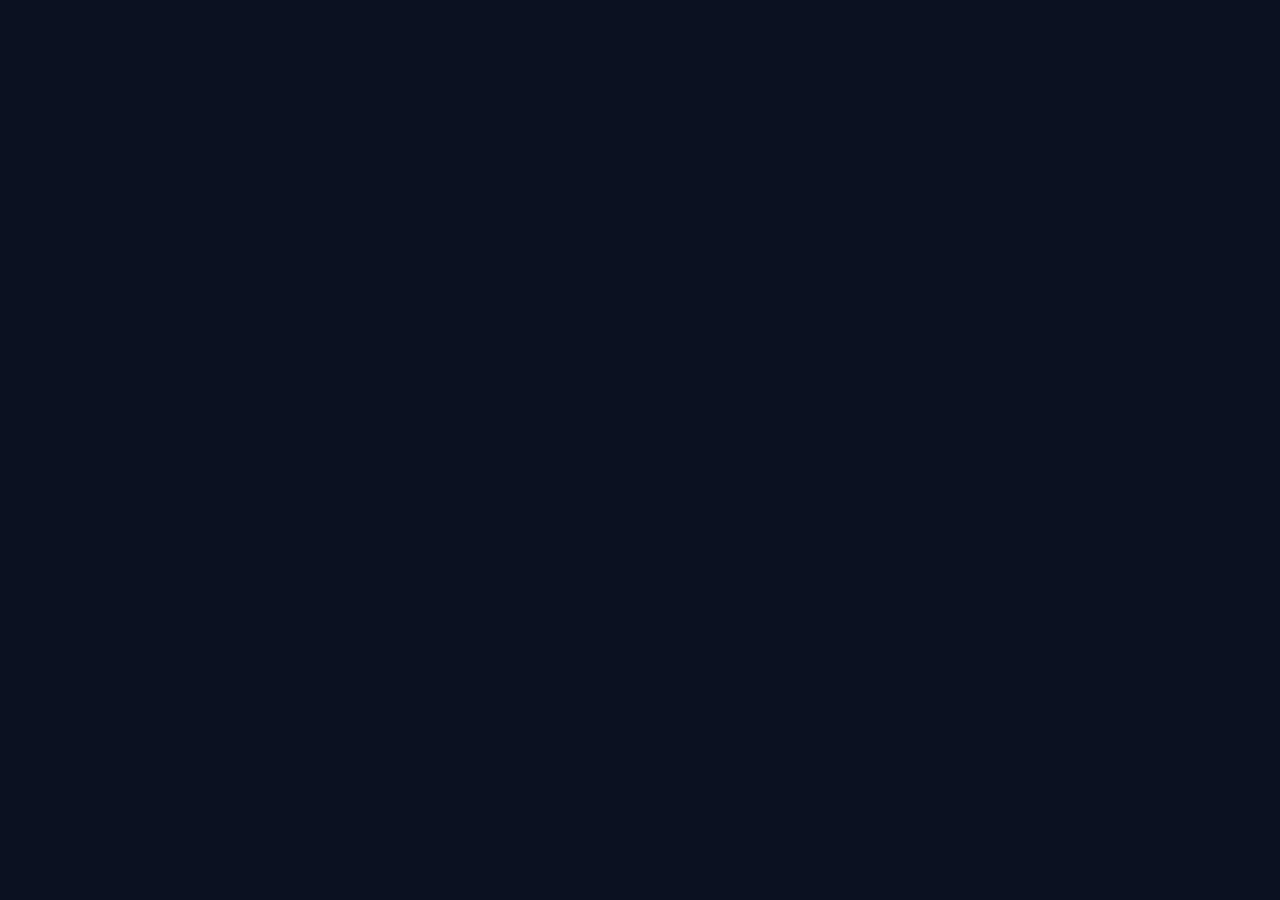
==== business-landing-page/index.html @ 5c6818e8 "Initial project structure setup — WeIntern Week 1" ====
<!DOCTYPE html>
<html lang="en">
<head>
  <meta charset="UTF-8"/>
  <meta name="viewport" content="width=device-width, initial-scale=1.0"/>
  <title>NexaStudio | Precision Engineering for the Digital Realm</title>
  <link rel="stylesheet" href="css/style.css"/>
</head>
<body>
  <!-- content coming soon -->
  <script src="js/script.js"></script>
</body>
</html>
---- business-landing-page/css/style.css ----
/* NexaStudio Landing Page Styles */
:root {
  --bg: #0B1120;
  --accent: #10B981;
  --text: #F8FAFC;
  --text-muted: #94A3B8;
  --card: #1E293B;
  --accent-dim: rgba(16,185,129,0.12);
  --accent-glow: rgba(16,185,129,0.30);
  --border: rgba(16,185,129,0.18);
  --font-display: 'Space Mono', monospace;
  --font-body: 'DM Sans', sans-serif;
}
* { margin: 0; padding: 0; box-sizing: border-box; }
body {
  background: var(--bg);
  color: var(--text);
  font-family: var(--font-body);
}
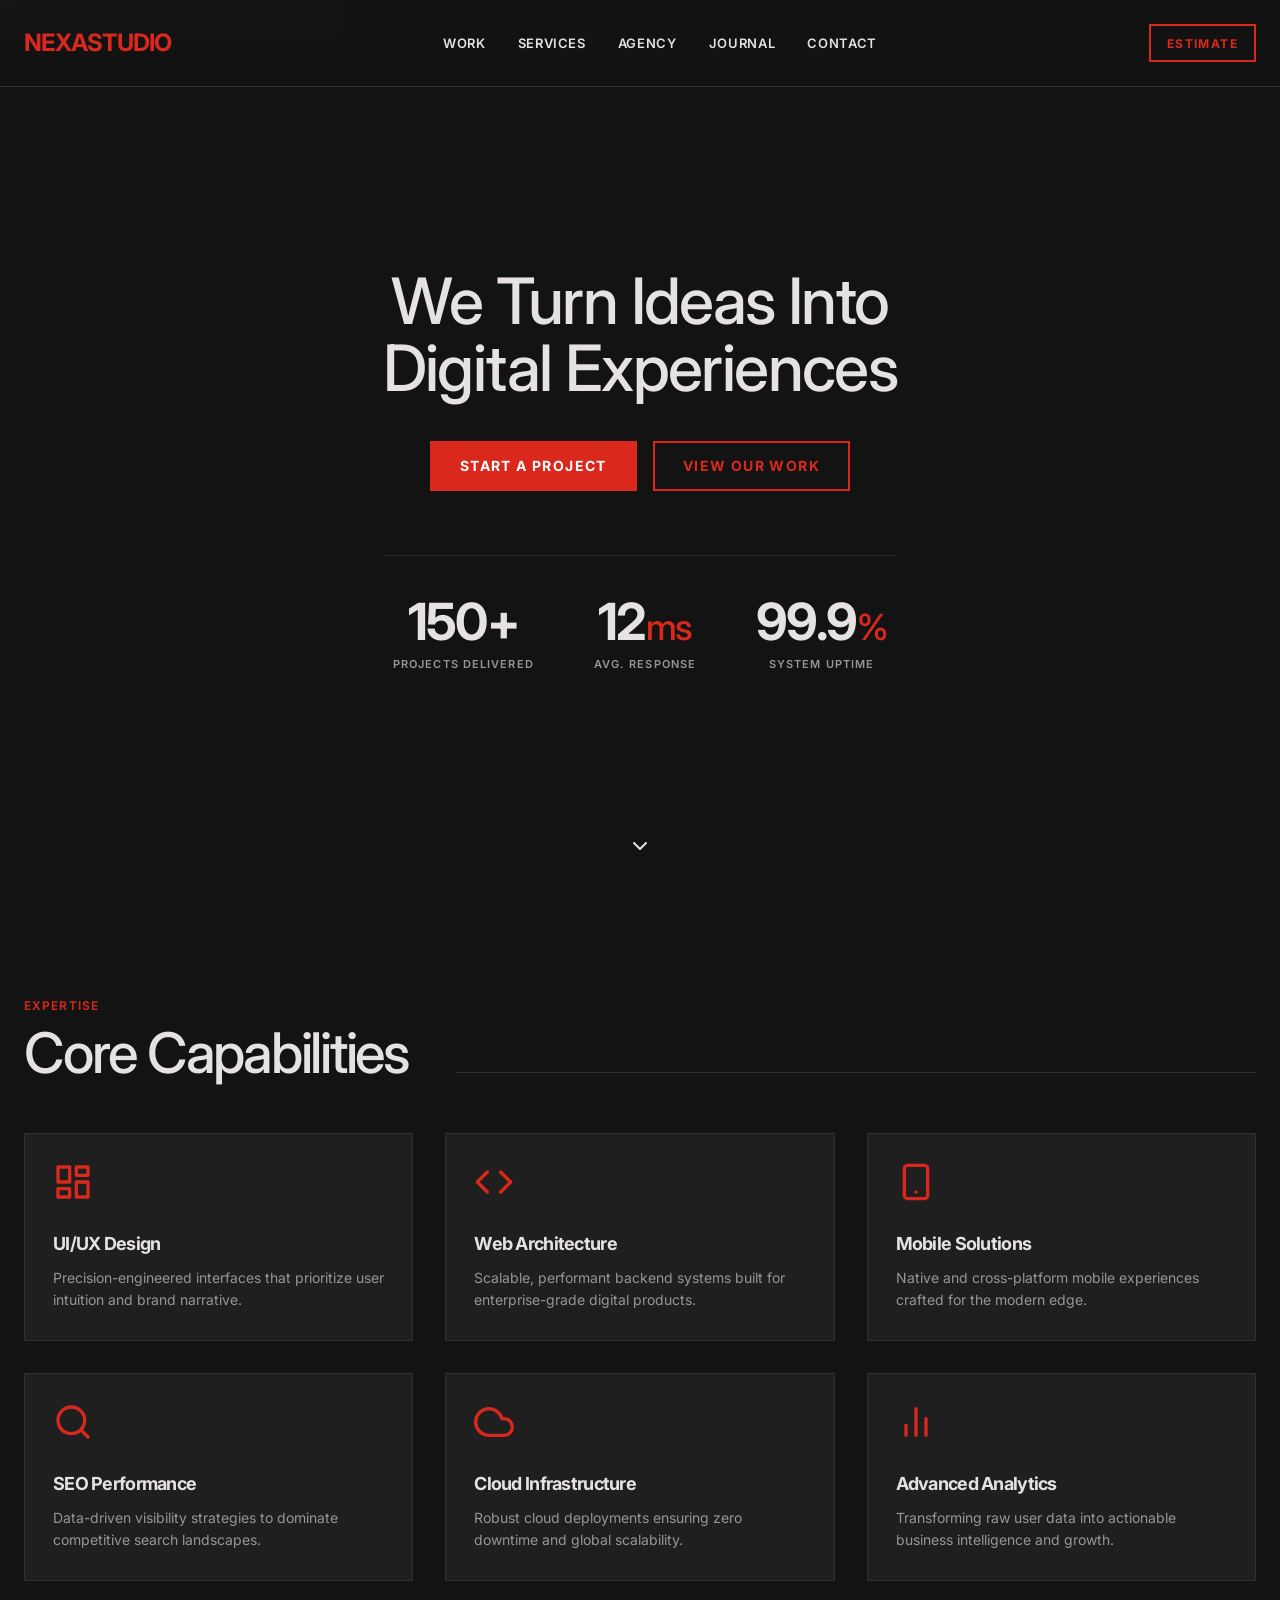
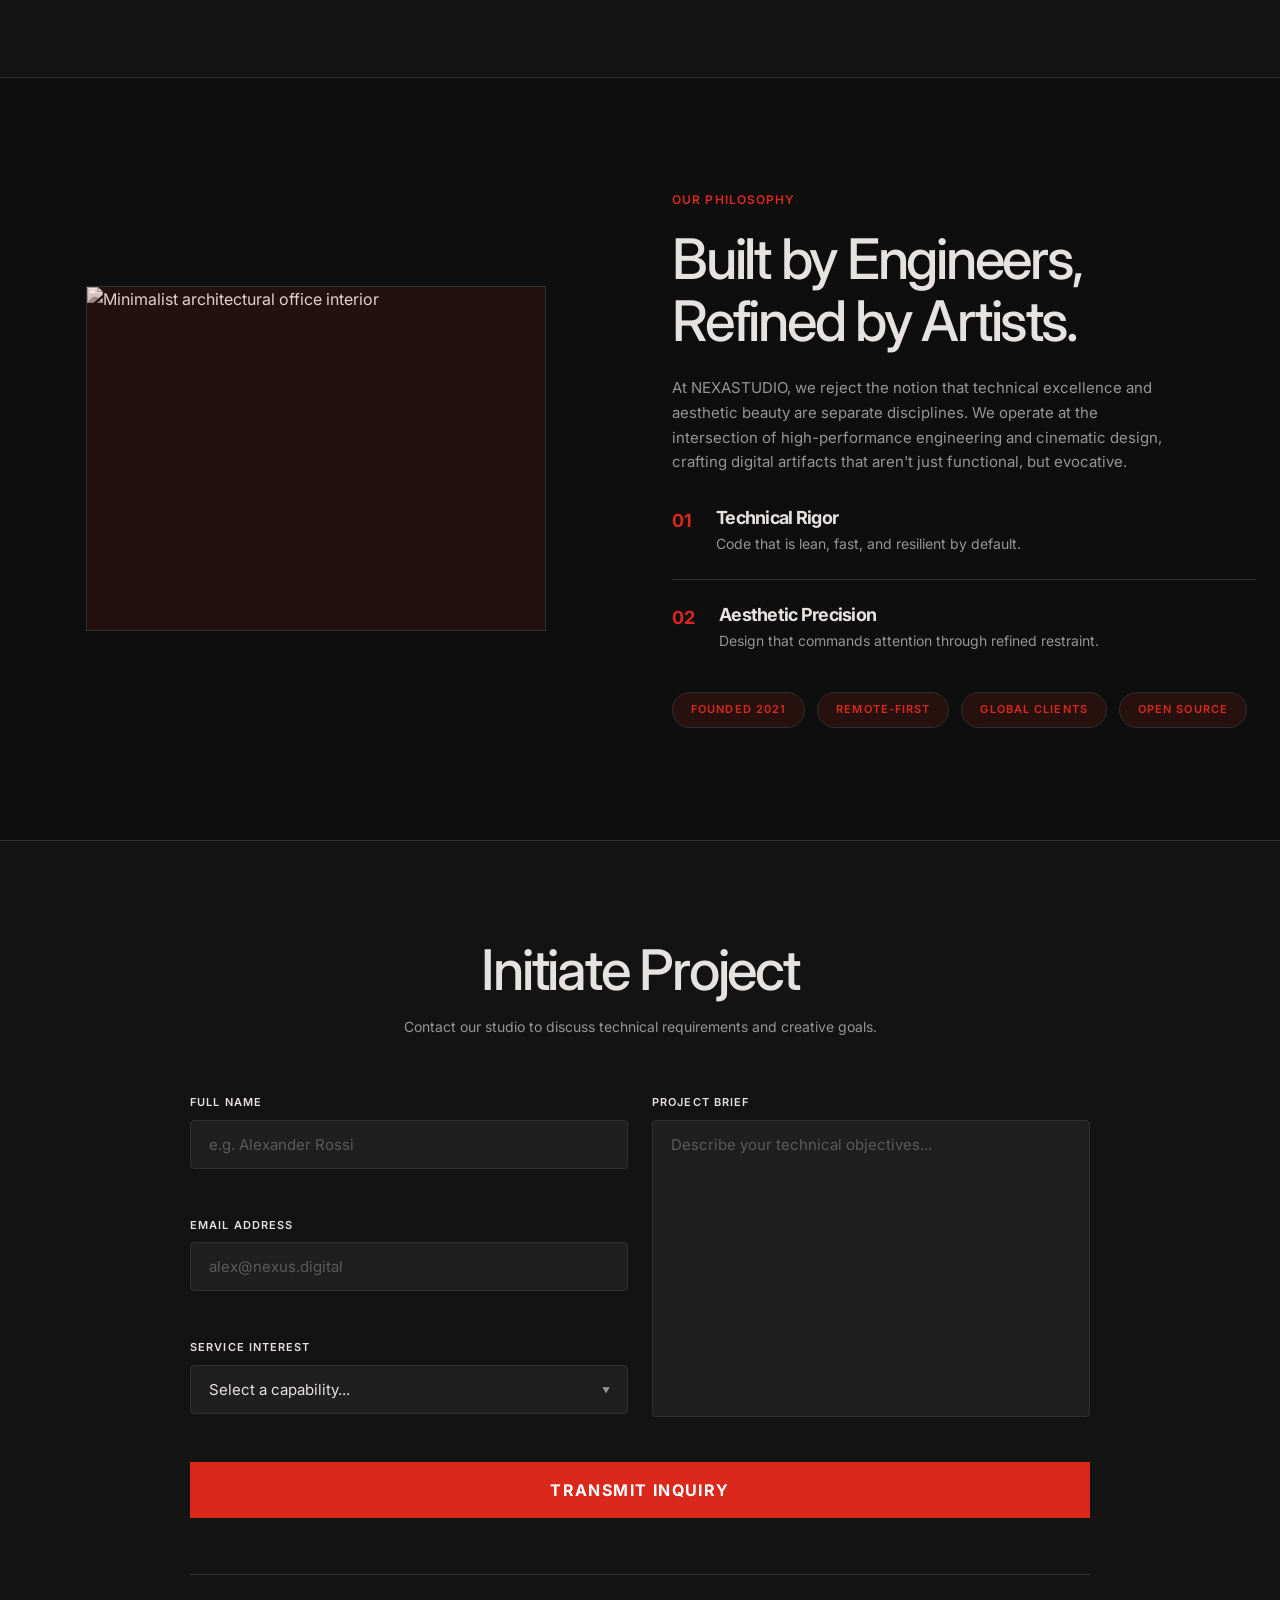
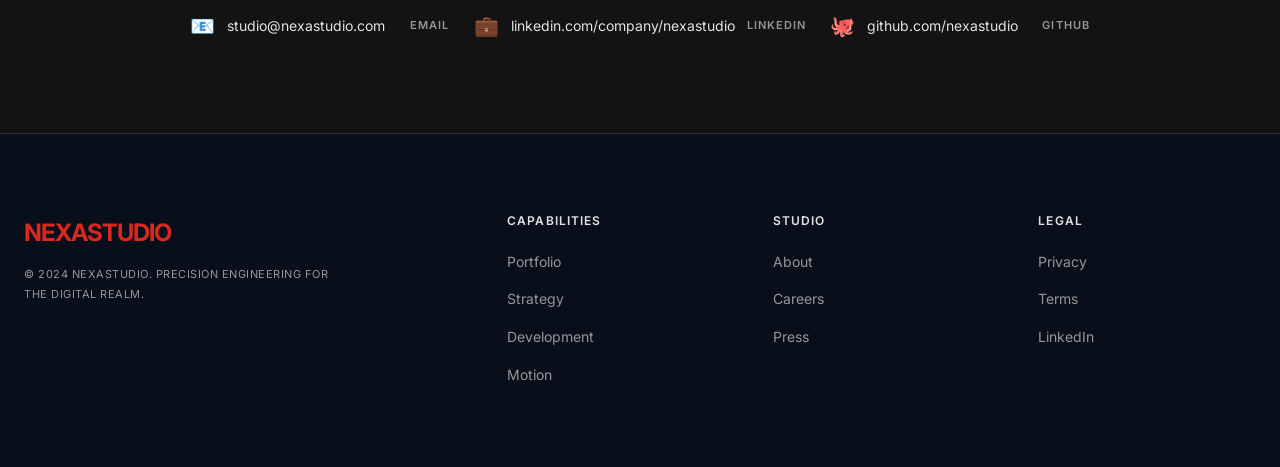
==== commit df8703b4: "Restore business landing page index.html from live site" ====
--- a/business-landing-page/index.html
+++ b/business-landing-page/index.html
@@ -1,13 +1,366 @@
 <!DOCTYPE html>
 <html lang="en">
 <head>
-  <meta charset="UTF-8"/>
-  <meta name="viewport" content="width=device-width, initial-scale=1.0"/>
-  <title>NexaStudio | Precision Engineering for the Digital Realm</title>
-  <link rel="stylesheet" href="css/style.css"/>
+  <meta charset="UTF-8">
+  <meta name="viewport" content="width=device-width, initial-scale=1.0">
+  <meta name="description" content="NexaStudio - Precision Engineering for the Digital Realm. Premium Web Design and Development Studio.">
+  <title>NEXASTUDIO | Precision Engineering for the Digital Realm</title>
+  
+  <!-- Google Fonts: Inter (Global Font) -->
+  <link rel="preconnect" href="https://fonts.googleapis.com">
+  <link rel="preconnect" href="https://fonts.gstatic.com" crossorigin>
+  <link href="https://fonts.googleapis.com/css2?family=Inter:wght@300;400;500;600;700;800&display=swap" rel="stylesheet">
+  
+  <!-- Core Stylesheet -->
+  <link rel="stylesheet" href="css/style.css">
 </head>
 <body>
-  <!-- content coming soon -->
+
+  <!-- Header & Navigation -->
+  <header class="header">
+    <nav class="navbar" aria-label="Main Navigation">
+      <div class="logo">
+        <a href="#home">NEXASTUDIO</a>
+      </div>
+      
+      <!-- Hamburger Menu for Mobile -->
+      <button class="nav-toggle" aria-label="Toggle Menu" aria-expanded="false" aria-controls="nav-links">
+        <span class="hamburger"></span>
+      </button>
+      
+      <!-- Navigation Links -->
+      <div class="nav-links" id="nav-links">
+        <a class="nav-link" href="#home">WORK</a>
+        <a class="nav-link" href="#services">SERVICES</a>
+        <a class="nav-link" href="#about">AGENCY</a>
+        <a class="nav-link" href="#journal">JOURNAL</a>
+        <a class="nav-link" href="#contact">CONTACT</a>
+      </div>
+      
+      <!-- Navbar CTA -->
+      <div class="nav-cta">
+        <a class="btn btn-outline btn-sm" href="#contact">ESTIMATE</a>
+      </div>
+    </nav>
+  </header>
+
+  <main>
+    <!-- Hero Section -->
+    <section class="hero" id="home">
+      <!-- Background Image with Grayscale & Brightness styling -->
+      <div class="hero-bg-wrapper">
+        <img class="hero-bg-img" alt="Futuristic Server Room with red optic lines" src="https://lh3.googleusercontent.com/aida-public/[base64]">
+      </div>
+      
+      <div class="hero-content fade-in">
+
+        
+        <!-- Main Headline -->
+        <h1 class="hero-title">
+          We Turn Ideas Into <br>Digital Experiences
+        </h1>
+        
+        <!-- Call to Action Buttons -->
+        <div class="hero-actions">
+          <a class="btn btn-solid" href="#contact">Start a Project</a>
+          <a class="btn btn-outline" href="#services">View Our Work</a>
+        </div>
+        
+        <!-- Key Metrics / Stats Row -->
+        <div class="stats-row">
+          <div class="stat-item">
+            <div class="stat-number">150+</div>
+            <div class="stat-label">Projects Delivered</div>
+          </div>
+          <div class="stat-item">
+            <div class="stat-number">12<span class="stat-unit">ms</span></div>
+            <div class="stat-label">Avg. Response</div>
+          </div>
+          <div class="stat-item">
+            <div class="stat-number">99.9<span class="stat-unit">%</span></div>
+            <div class="stat-label">System Uptime</div>
+          </div>
+        </div>
+      </div>
+      
+      <!-- Animated Scroll Down indicator -->
+      <a class="scroll-down" href="#services" aria-label="Scroll down to services">
+        <svg class="scroll-arrow" width="24" height="24" viewBox="0 0 24 24" fill="none" stroke="currentColor" stroke-width="2" stroke-linecap="round" stroke-linejoin="round">
+          <polyline points="6 9 12 15 18 9"></polyline>
+        </svg>
+      </a>
+    </section>
+
+    <!-- Services Grid Section -->
+    <section class="services-section fade-in" id="services">
+      <div class="container">
+        <!-- Section Header -->
+        <div class="section-header">
+          <div class="section-title-wrapper">
+            <span class="section-category">Expertise</span>
+            <h2 class="section-title">Core Capabilities</h2>
+          </div>
+          <div class="section-divider"></div>
+        </div>
+        
+        <!-- Services Cards Grid -->
+        <div class="services-grid">
+          <!-- Card 1: UI/UX Design -->
+          <article class="service-card">
+            <div class="service-icon" aria-hidden="true">
+              <svg viewBox="0 0 24 24" fill="none" stroke="currentColor" stroke-width="2" stroke-linecap="round" stroke-linejoin="round">
+                <rect x="3" y="3" width="7" height="9"></rect>
+                <rect x="14" y="3" width="7" height="5"></rect>
+                <rect x="14" y="12" width="7" height="9"></rect>
+                <rect x="3" y="16" width="7" height="5"></rect>
+              </svg>
+            </div>
+            <h3 class="service-title">UI/UX Design</h3>
+            <p class="service-desc">Precision-engineered interfaces that prioritize user intuition and brand narrative.</p>
+          </article>
+          
+          <!-- Card 2: Web Architecture -->
+          <article class="service-card">
+            <div class="service-icon" aria-hidden="true">
+              <svg viewBox="0 0 24 24" fill="none" stroke="currentColor" stroke-width="2" stroke-linecap="round" stroke-linejoin="round">
+                <polyline points="16 18 22 12 16 6"></polyline>
+                <polyline points="8 6 2 12 8 18"></polyline>
+              </svg>
+            </div>
+            <h3 class="service-title">Web Architecture</h3>
+            <p class="service-desc">Scalable, performant backend systems built for enterprise-grade digital products.</p>
+          </article>
+          
+          <!-- Card 3: Mobile Solutions -->
+          <article class="service-card">
+            <div class="service-icon" aria-hidden="true">
+              <svg viewBox="0 0 24 24" fill="none" stroke="currentColor" stroke-width="2" stroke-linecap="round" stroke-linejoin="round">
+                <rect x="5" y="2" width="14" height="20" rx="2" ry="2"></rect>
+                <line x1="12" y1="18" x2="12.01" y2="18"></line>
+              </svg>
+            </div>
+            <h3 class="service-title">Mobile Solutions</h3>
+            <p class="service-desc">Native and cross-platform mobile experiences crafted for the modern edge.</p>
+          </article>
+          
+          <!-- Card 4: SEO Performance -->
+          <article class="service-card">
+            <div class="service-icon" aria-hidden="true">
+              <svg viewBox="0 0 24 24" fill="none" stroke="currentColor" stroke-width="2" stroke-linecap="round" stroke-linejoin="round">
+                <circle cx="11" cy="11" r="8"></circle>
+                <line x1="21" y1="21" x2="16.65" y2="16.65"></line>
+              </svg>
+            </div>
+            <h3 class="service-title">SEO Performance</h3>
+            <p class="service-desc">Data-driven visibility strategies to dominate competitive search landscapes.</p>
+          </article>
+          
+          <!-- Card 5: Cloud Infrastructure -->
+          <article class="service-card">
+            <div class="service-icon" aria-hidden="true">
+              <svg viewBox="0 0 24 24" fill="none" stroke="currentColor" stroke-width="2" stroke-linecap="round" stroke-linejoin="round">
+                <path d="M18 10h-1.26A8 8 0 1 0 9 20h9a5 5 0 0 0 0-10z"></path>
+              </svg>
+            </div>
+            <h3 class="service-title">Cloud Infrastructure</h3>
+            <p class="service-desc">Robust cloud deployments ensuring zero downtime and global scalability.</p>
+          </article>
+          
+          <!-- Card 6: Advanced Analytics -->
+          <article class="service-card">
+            <div class="service-icon" aria-hidden="true">
+              <svg viewBox="0 0 24 24" fill="none" stroke="currentColor" stroke-width="2" stroke-linecap="round" stroke-linejoin="round">
+                <line x1="18" y1="20" x2="18" y2="10"></line>
+                <line x1="12" y1="20" x2="12" y2="4"></line>
+                <line x1="6" y1="20" x2="6" y2="14"></line>
+              </svg>
+            </div>
+            <h3 class="service-title">Advanced Analytics</h3>
+            <p class="service-desc">Transforming raw user data into actionable business intelligence and growth.</p>
+          </article>
+        </div>
+      </div>
+    </section>
+
+    <!-- About Section -->
+    <section class="about-section fade-in" id="about">
+      <div class="container about-grid">
+        <!-- Left Column: Actual Grayscale Architectural Image -->
+        <div class="about-media-wrapper">
+          <div class="about-img-container">
+            <img class="about-img" alt="Minimalist architectural office interior" src="https://lh3.googleusercontent.com/aida-public/[base64]">
+            <div class="about-img-overlay"></div>
+          </div>
+        </div>
+        
+        <!-- Right Column: Details & Philosophy -->
+        <div class="about-content">
+          <span class="section-category">Our Philosophy</span>
+          <h2 class="about-title">Built by Engineers,<br>Refined by Artists.</h2>
+          <p class="about-desc">
+            At NEXASTUDIO, we reject the notion that technical excellence and aesthetic beauty are separate disciplines. We operate at the intersection of high-performance engineering and cinematic design, crafting digital artifacts that aren't just functional, but evocative.
+          </p>
+          
+          <!-- Details List -->
+          <div class="about-points">
+            <div class="about-point">
+              <span class="point-number">01</span>
+              <div class="point-text">
+                <h4 class="point-title">Technical Rigor</h4>
+                <p class="point-desc">Code that is lean, fast, and resilient by default.</p>
+              </div>
+            </div>
+            
+            <div class="about-point">
+              <span class="point-number">02</span>
+              <div class="point-text">
+                <h4 class="point-title">Aesthetic Precision</h4>
+                <p class="point-desc">Design that commands attention through refined restraint.</p>
+              </div>
+            </div>
+          </div>
+          
+          <!-- Highlight Tags -->
+          <div class="highlight-tags">
+            <span class="tag">Founded 2021</span>
+            <span class="tag">Remote-First</span>
+            <span class="tag">Global Clients</span>
+            <span class="tag">Open Source</span>
+          </div>
+        </div>
+      </div>
+    </section>
+
+    <!-- Contact Form Section -->
+    <section class="contact-section fade-in" id="contact">
+      <div class="container">
+        <!-- Section Header -->
+        <div class="contact-header">
+          <h2 class="contact-title">Initiate Project</h2>
+          <p class="contact-subtitle">Contact our studio to discuss technical requirements and creative goals.</p>
+        </div>
+        
+        <!-- Contact Layout (Form + Side Info) -->
+        <div class="contact-wrapper">
+          <!-- Contact Form -->
+          <form class="contact-form" id="project-form" novalidate>
+            <div class="form-grid">
+              <div class="form-col">
+                <!-- Full Name -->
+                <div class="form-group">
+                  <label class="form-label" for="full-name">FULL NAME</label>
+                  <input class="form-input" id="full-name" name="name" type="text" placeholder="e.g. Alexander Rossi" required>
+                  <span class="error-msg" id="error-name" aria-live="polite"></span>
+                </div>
+                
+                <!-- Email Address -->
+                <div class="form-group">
+                  <label class="form-label" for="email">EMAIL ADDRESS</label>
+                  <input class="form-input" id="email" name="email" type="email" placeholder="alex@nexus.digital" required>
+                  <span class="error-msg" id="error-email" aria-live="polite"></span>
+                </div>
+                
+                <!-- Service Interest -->
+                <div class="form-group">
+                  <label class="form-label" for="service">SERVICE INTEREST</label>
+                  <div class="select-wrapper">
+                    <select class="form-input form-select" id="service" name="service" required>
+                      <option value="" disabled selected>Select a capability...</option>
+                      <option value="ui-ux">UI/UX Design</option>
+                      <option value="web-arch">Web Architecture</option>
+                      <option value="cloud-infra">Cloud Infrastructure</option>
+                      <option value="full-consult">Full Agency Consultation</option>
+                    </select>
+                  </div>
+                  <span class="error-msg" id="error-service" aria-live="polite"></span>
+                </div>
+              </div>
+              
+              <div class="form-col">
+                <!-- Project Brief -->
+                <div class="form-group form-group-textarea">
+                  <label class="form-label" for="brief">PROJECT BRIEF</label>
+                  <textarea class="form-input form-textarea" id="brief" name="brief" rows="5" placeholder="Describe your technical objectives..." required></textarea>
+                  <span class="error-msg" id="error-brief" aria-live="polite"></span>
+                </div>
+              </div>
+            </div>
+            
+            <div class="form-submit-wrapper">
+              <button class="btn btn-solid btn-block btn-lg" type="submit">TRANSMIT INQUIRY</button>
+            </div>
+          </form>
+
+          <!-- Contact Details / Info Rows -->
+          <div class="contact-info">
+            <div class="info-row">
+              <span class="info-icon">📧</span>
+              <a href="mailto:studio@nexastudio.com" class="info-value">studio@nexastudio.com</a>
+              <span class="info-label">Email</span>
+            </div>
+            <div class="info-row">
+              <span class="info-icon">💼</span>
+              <a href="https://linkedin.com/company/nexastudio" target="_blank" rel="noopener noreferrer" class="info-value">linkedin.com/company/nexastudio</a>
+              <span class="info-label">LinkedIn</span>
+            </div>
+            <div class="info-row">
+              <span class="info-icon">🐙</span>
+              <a href="https://github.com/nexastudio" target="_blank" rel="noopener noreferrer" class="info-value">github.com/nexastudio</a>
+              <span class="info-label">GitHub</span>
+            </div>
+          </div>
+        </div>
+      </div>
+    </section>
+  </main>
+
+  <!-- Footer -->
+  <footer class="footer">
+    <div class="container footer-grid">
+      <!-- Footer Logo and Copyright -->
+      <div class="footer-brand">
+        <div class="footer-logo">
+          <a href="#home">NEXASTUDIO</a>
+        </div>
+        <p class="footer-copyright">
+          © 2024 NEXASTUDIO. PRECISION ENGINEERING FOR THE DIGITAL REALM.
+        </p>
+      </div>
+      
+      <!-- Column 1: Capabilities -->
+      <div class="footer-links-col">
+        <h5 class="footer-title">Capabilities</h5>
+        <ul class="footer-links">
+          <li><a href="#">Portfolio</a></li>
+          <li><a href="#">Strategy</a></li>
+          <li><a href="#">Development</a></li>
+          <li><a href="#">Motion</a></li>
+        </ul>
+      </div>
+      
+      <!-- Column 2: Studio -->
+      <div class="footer-links-col">
+        <h5 class="footer-title">Studio</h5>
+        <ul class="footer-links">
+          <li><a href="#">About</a></li>
+          <li><a href="#">Careers</a></li>
+          <li><a href="#">Press</a></li>
+        </ul>
+      </div>
+      
+      <!-- Column 3: Legal -->
+      <div class="footer-links-col">
+        <h5 class="footer-title">Legal</h5>
+        <ul class="footer-links">
+          <li><a href="#">Privacy</a></li>
+          <li><a href="#">Terms</a></li>
+          <li><a href="https://linkedin.com/company/nexastudio" target="_blank" rel="noopener noreferrer">LinkedIn</a></li>
+        </ul>
+      </div>
+    </div>
+  </footer>
+
+  <!-- Script Execution -->
   <script src="js/script.js"></script>
 </body>
 </html>
--- a/business-landing-page/css/style.css
+++ b/business-landing-page/css/style.css
@@ -1,19 +1,1167 @@
-/* NexaStudio Landing Page Styles */
+/* ==========================================================================
+   NexaStudio Custom Design System
+   "Rosso Corsa Editorial" Edition
+   ========================================================================== */
+
 :root {
-  --bg: #0B1120;
-  --accent: #10B981;
-  --text: #F8FAFC;
-  --text-muted: #94A3B8;
-  --card: #1E293B;
-  --accent-dim: rgba(16,185,129,0.12);
-  --accent-glow: rgba(16,185,129,0.30);
-  --border: rgba(16,185,129,0.18);
-  --font-display: 'Space Mono', monospace;
-  --font-body: 'DM Sans', sans-serif;
-}
-* { margin: 0; padding: 0; box-sizing: border-box; }
+  /* Color Palette Variables */
+  --bg: #131313;
+  --accent: #da291c;
+  --text: #e5e2e1;
+  --text-muted: #969696;
+  --card: #201f1f;
+  --accent-dim: rgba(218, 41, 28, 0.12);
+  --accent-glow: rgba(218, 41, 28, 0.30);
+  --border: #303030;
+  
+  /* Typography Variables */
+  --font-display: 'Inter', sans-serif;
+  --font-body: 'Inter', sans-serif;
+  
+  /* Layout Spacing */
+  --container-max: 1280px;
+  --transition-speed: 0.3s;
+}
+
+/* ==========================================================================
+   Reset & Base Styles
+   ========================================================================== */
+
+* {
+  box-sizing: border-box;
+  margin: 0;
+  padding: 0;
+}
+
+html {
+  scroll-behavior: smooth;
+  font-size: 16px;
+}
+
 body {
+  background-color: var(--bg);
+  color: var(--text);
+  font-family: var(--font-body);
+  line-height: 1.6;
+  overflow-x: hidden;
+  -webkit-font-smoothing: antialiased;
+  -moz-osx-font-smoothing: grayscale;
+}
+
+/* Custom Scrollbar (4px wide, red thumb) */
+::-webkit-scrollbar {
+  width: 4px;
+}
+
+::-webkit-scrollbar-track {
   background: var(--bg);
+}
+
+::-webkit-scrollbar-thumb {
+  background: var(--accent);
+  border-radius: 0px;
+}
+
+/* Typography elements */
+h1, h2, h3, h4, h5, h6 {
+  font-family: var(--font-display);
+  font-weight: 700;
+  letter-spacing: -0.04em;
+  line-height: 1.2;
+}
+
+a {
+  color: inherit;
+  text-decoration: none;
+  transition: color var(--transition-speed) ease;
+}
+
+ul {
+  list-style: none;
+}
+
+img {
+  max-width: 100%;
+  height: auto;
+  display: block;
+}
+
+/* ==========================================================================
+   Reusable UI Components
+   ========================================================================== */
+
+.container {
+  width: 100%;
+  max-width: var(--container-max);
+  margin-left: auto;
+  margin-right: auto;
+  padding-left: 24px;
+  padding-right: 24px;
+}
+
+/* Buttons (Touch target >= 44px) - Strictly 0px corner radii */
+.btn {
+  display: inline-flex;
+  align-items: center;
+  justify-content: center;
+  font-family: var(--font-display);
+  font-size: 0.875rem;
+  font-weight: 700;
+  text-transform: uppercase;
+  letter-spacing: 1.4px;
+  border-radius: 0px;
+  transition: all var(--transition-speed) cubic-bezier(0.4, 0, 0.2, 1);
+  cursor: pointer;
+  min-height: 48px;
+  padding: 12px 28px;
+  border: 2px solid transparent;
+}
+
+.btn-solid {
+  background-color: var(--accent);
+  color: #ffffff;
+}
+
+.btn-solid:hover {
+  background-color: #ff3b30; /* brighter red */
+  transform: translateY(-2px);
+  box-shadow: 0 8px 20px var(--accent-glow);
+}
+
+.btn-solid:active {
+  transform: translateY(0);
+}
+
+.btn-outline {
+  border-color: var(--accent);
+  color: var(--accent);
+  background-color: transparent;
+}
+
+.btn-outline:hover {
+  background-color: var(--accent);
+  color: #ffffff;
+  transform: translateY(-2px);
+  box-shadow: 0 8px 20px var(--accent-glow);
+}
+
+.btn-outline:active {
+  transform: translateY(0);
+}
+
+.btn-sm {
+  min-height: 38px;
+  padding: 6px 16px;
+  font-size: 0.75rem;
+}
+
+.btn-lg {
+  min-height: 56px;
+  padding: 16px 36px;
+  font-size: 1rem;
+}
+
+.btn-block {
+  width: 100%;
+  display: flex;
+}
+
+/* Section Header Styles */
+.section-header {
+  display: flex;
+  justify-content: space-between;
+  align-items: flex-end;
+  margin-bottom: 48px;
+}
+
+.section-title-wrapper {
+  max-width: 600px;
+}
+
+.section-category {
+  display: block;
+  font-family: var(--font-display);
+  color: var(--accent);
+  font-size: 0.75rem;
+  font-weight: 600;
+  text-transform: uppercase;
+  letter-spacing: 1.1px;
+  margin-bottom: 8px;
+}
+
+.section-title {
+  font-size: 3.5rem; /* display-mega sizing */
+  color: var(--text);
+  line-height: 1.1;
+  font-weight: 500;
+}
+
+.section-divider {
+  flex-grow: 1;
+  height: 1px;
+  background-color: var(--border);
+  margin-left: 48px;
+  margin-bottom: 12px;
+}
+
+/* Fade-in Animation Classes */
+.fade-in {
+  opacity: 0;
+  transform: translateY(24px);
+  transition: opacity 0.8s cubic-bezier(0.16, 1, 0.3, 1), transform 0.8s cubic-bezier(0.16, 1, 0.3, 1);
+}
+
+.fade-in.visible {
+  opacity: 1;
+  transform: translateY(0);
+}
+
+/* ==========================================================================
+   Header & Navbar Section
+   ========================================================================== */
+
+.header {
+  position: fixed;
+  top: 0;
+  left: 0;
+  width: 100%;
+  z-index: 100;
+  border-bottom: 1px solid var(--border);
+  background-color: rgba(19, 19, 19, 0.90);
+  backdrop-filter: blur(12px);
+  -webkit-backdrop-filter: blur(12px);
+  transition: padding var(--transition-speed) ease;
+}
+
+.navbar {
+  display: flex;
+  justify-content: space-between;
+  align-items: center;
+  max-width: var(--container-max);
+  margin: 0 auto;
+  padding: 24px;
+  transition: padding var(--transition-speed) ease;
+}
+
+/* Nav padding reduction via scroll */
+.header.shrink .navbar {
+  padding: 12px 24px;
+}
+
+.logo a {
+  font-family: var(--font-display);
+  font-size: 1.5rem;
+  font-weight: 700;
+  color: var(--accent);
+  letter-spacing: -1px;
+}
+
+.nav-links {
+  display: flex;
+  gap: 32px;
+}
+
+.nav-link {
+  font-family: var(--font-display);
+  font-size: 0.8125rem;
+  font-weight: 600;
+  text-transform: uppercase;
+  letter-spacing: 0.65px;
+  color: var(--text);
+  padding: 8px 0;
+  position: relative;
+}
+
+.nav-link::after {
+  content: '';
+  position: absolute;
+  bottom: 0;
+  left: 0;
+  width: 0;
+  height: 2px;
+  background-color: var(--accent);
+  transition: width var(--transition-speed) ease;
+}
+
+.nav-link:hover {
+  color: var(--accent);
+}
+
+.nav-link:hover::after {
+  width: 100%;
+}
+
+.nav-toggle {
+  display: none;
+  background: transparent;
+  border: none;
+  cursor: pointer;
+  padding: 10px;
+  z-index: 110;
+}
+
+/* Hamburger lines styling */
+.hamburger {
+  display: block;
+  width: 24px;
+  height: 2px;
+  background-color: var(--text);
+  position: relative;
+  transition: background-color var(--transition-speed) ease;
+}
+
+.hamburger::before,
+.hamburger::after {
+  content: '';
+  position: absolute;
+  left: 0;
+  width: 100%;
+  height: 2px;
+  background-color: var(--text);
+  transition: transform var(--transition-speed) ease, top var(--transition-speed) ease;
+}
+
+.hamburger::before {
+  top: -8px;
+}
+
+.hamburger::after {
+  top: 8px;
+}
+
+/* Hamburger active transformation */
+.nav-toggle.active .hamburger {
+  background-color: transparent;
+}
+
+.nav-toggle.active .hamburger::before {
+  top: 0;
+  transform: rotate(45deg);
+}
+
+.nav-toggle.active .hamburger::after {
+  top: 0;
+  transform: rotate(-45deg);
+}
+
+/* ==========================================================================
+   Hero Section
+   ========================================================================== */
+
+.hero {
+  position: relative;
+  min-height: 100vh;
+  width: 100vw;
+  display: flex;
+  align-items: center;
+  justify-content: center;
+  padding: 120px 24px 80px;
+  overflow: hidden;
+  background-color: var(--bg);
+}
+
+/* Hero background image wrapper & filter */
+.hero-bg-wrapper {
+  position: absolute;
+  top: 0;
+  left: 0;
+  width: 100%;
+  height: 100%;
+  z-index: 0;
+}
+
+.hero-bg-img {
+  width: 100%;
+  height: 100%;
+  object-fit: cover;
+  filter: brightness(0.3) grayscale(1);
+}
+
+.hero-content {
+  text-align: center;
+  max-width: 900px;
+  z-index: 10;
+  display: flex;
+  flex-direction: column;
+  align-items: center;
+}
+
+
+
+.hero-title {
+  font-size: clamp(2.5rem, 5vw, 5rem); /* display-mega sizing */
+  font-weight: 500;
+  color: var(--text);
+  line-height: 1.05;
+  letter-spacing: -1.6px;
+  margin-bottom: 40px;
+}
+
+.hero-actions {
+  display: flex;
+  gap: 16px;
+  margin-bottom: 64px;
+}
+
+/* Key Metrics Stats Row */
+.stats-row {
+  display: flex;
+  justify-content: center;
+  gap: 60px;
+  border-top: 1px solid rgba(248, 250, 252, 0.1);
+  padding-top: 40px;
+  width: 100%;
+}
+
+.stat-item {
+  text-align: center;
+}
+
+.stat-number {
+  font-family: var(--font-display);
+  font-size: clamp(2rem, 4vw, 5rem); /* number-display */
+  font-weight: 700;
+  color: var(--text);
+  line-height: 1;
+  letter-spacing: -1.6px;
+}
+
+.stat-unit {
+  font-size: 2.25rem;
+  color: var(--accent);
+  font-weight: 500;
+}
+
+.stat-label {
+  font-family: var(--font-display);
+  font-size: 0.6875rem;
+  font-weight: 600;
+  text-transform: uppercase;
+  color: var(--text-muted);
+  letter-spacing: 1.1px;
+  margin-top: 8px;
+}
+
+/* Scroll down bounce element */
+.scroll-down {
+  position: absolute;
+  bottom: 32px;
+  left: 50%;
+  transform: translateX(-50%);
+  color: var(--text);
+  animation: bounce 2s infinite;
+  display: flex;
+  align-items: center;
+  justify-content: center;
+  width: 44px;
+  height: 44px;
+  z-index: 10;
+}
+
+.scroll-arrow {
+  width: 24px;
+  height: 24px;
+  color: var(--text);
+  transition: color var(--transition-speed) ease;
+}
+
+.scroll-down:hover .scroll-arrow {
+  color: var(--accent);
+}
+
+@keyframes bounce {
+  0%, 20%, 50%, 80%, 100% {
+    transform: translate(-50%, 0);
+  }
+  40% {
+    transform: translate(-50%, -10px);
+  }
+  60% {
+    transform: translate(-50%, -5px);
+  }
+}
+
+/* ==========================================================================
+   Services Grid Section
+   ========================================================================== */
+
+.services-section {
+  padding: 96px 0;
+  background-color: var(--bg);
+}
+
+.services-grid {
+  display: grid;
+  grid-template-columns: repeat(3, 1fr);
+  gap: 32px;
+}
+
+.service-card {
+  background-color: var(--card);
+  border: 1px solid var(--border);
+  border-radius: 0px; /* Strictly sharp corners */
+  padding: 28px;
+  position: relative;
+  overflow: hidden;
+  transition: transform var(--transition-speed) ease, border-color var(--transition-speed) ease, box-shadow var(--transition-speed) ease;
+}
+
+/* Top 2px decorative gradient line */
+.service-card::before {
+  content: '';
+  position: absolute;
+  top: 0;
+  left: 0;
+  width: 100%;
+  height: 2px;
+  background: linear-gradient(90deg, transparent, var(--accent), transparent);
+  opacity: 0;
+  transition: opacity var(--transition-speed) ease;
+}
+
+.service-card:hover {
+  transform: translateY(-6px);
+  border-color: var(--accent);
+  box-shadow: 0 20px 48px var(--accent-glow);
+}
+
+.service-card:hover::before {
+  opacity: 1;
+}
+
+.service-icon {
+  color: var(--accent);
+  width: 40px;
+  height: 40px;
+  margin-bottom: 24px;
+  display: inline-block;
+  transition: transform var(--transition-speed) ease;
+}
+
+.service-icon svg {
+  width: 100%;
+  height: 100%;
+  display: block;
+}
+
+.service-card:hover .service-icon {
+  transform: translateY(-4px);
+}
+
+.service-title {
+  font-size: 1.125rem;
+  font-weight: 700;
+  color: var(--text);
+  margin-bottom: 12px;
+}
+
+.service-desc {
+  font-size: 0.875rem;
+  color: var(--text-muted);
+  line-height: 1.6;
+}
+
+/* ==========================================================================
+   About Section
+   ========================================================================== */
+
+.about-section {
+  background-color: #0e0e0e; /* surface-container-lowest */
+  padding: 112px 0;
+  border-top: 1px solid var(--border);
+  border-bottom: 1px solid var(--border);
+}
+
+.about-grid {
+  display: grid;
+  grid-template-columns: 1fr 1fr;
+  gap: 64px;
+  align-items: center;
+}
+
+/* About Media Grayscale architectural Image Styling */
+.about-media-wrapper {
+  display: flex;
+  justify-content: center;
+  align-items: center;
+}
+
+.about-img-container {
+  position: relative;
+  width: 100%;
+  max-width: 460px;
+  aspect-ratio: 4 / 3;
+  border: 1px solid var(--border);
+  border-radius: 0px; /* Strictly sharp corners */
+  overflow: hidden;
+}
+
+.about-img {
+  width: 100%;
+  height: 100%;
+  object-fit: cover;
+  filter: grayscale(1);
+  transition: transform var(--transition-speed) ease;
+}
+
+.about-img-overlay {
+  position: absolute;
+  top: 0;
+  left: 0;
+  width: 100%;
+  height: 100%;
+  background-color: rgba(218, 41, 28, 0.10); /* primary-container/10 overlay */
+  pointer-events: none;
+}
+
+.about-img-container:hover .about-img {
+  transform: scale(1.03);
+}
+
+.about-content {
+  display: flex;
+  flex-direction: column;
+}
+
+.about-title {
+  font-size: 3.5rem; /* display-mega / display-xl sizing */
+  color: var(--text);
+  line-height: 1.1;
+  font-weight: 500;
+  margin-top: 12px;
+  margin-bottom: 24px;
+}
+
+.about-desc {
+  font-size: 0.9375rem;
+  color: var(--text-muted);
+  line-height: 1.65;
+  margin-bottom: 32px;
+  max-width: 500px;
+}
+
+.about-points {
+  display: flex;
+  flex-direction: column;
+  gap: 24px;
+  margin-bottom: 40px;
+}
+
+.about-point {
+  display: flex;
+  gap: 24px;
+  border-bottom: 1px solid var(--border);
+  padding-bottom: 24px;
+}
+
+.about-point:last-child {
+  border-bottom: none;
+  padding-bottom: 0;
+}
+
+.point-number {
+  font-family: var(--font-display);
+  font-size: 1.125rem;
+  color: var(--accent);
+  font-weight: 700;
+}
+
+.point-title {
+  font-size: 1.125rem;
+  font-weight: 700;
+  color: var(--text);
+  margin-bottom: 4px;
+}
+
+.point-desc {
+  font-size: 0.875rem;
+  color: var(--text-muted);
+}
+
+/* Highlight Tags list (Pill shaped - Full Rounding) */
+.highlight-tags {
+  display: flex;
+  flex-wrap: wrap;
+  gap: 12px;
+}
+
+.tag {
+  font-family: var(--font-display);
+  font-size: 0.6875rem;
+  font-weight: 600;
+  text-transform: uppercase;
+  letter-spacing: 1.1px;
+  color: var(--accent);
+  background-color: var(--accent-dim);
+  border: 1px solid var(--border);
+  padding: 8px 18px;
+  border-radius: 999px;
+  transition: all var(--transition-speed) ease;
+}
+
+.tag:hover {
+  border-color: var(--accent);
+  background-color: rgba(218, 41, 28, 0.2);
+}
+
+/* ==========================================================================
+   Contact Form Section
+   ========================================================================== */
+
+.contact-section {
+  padding: 96px 0;
+  background-color: var(--bg);
+}
+
+.contact-header {
+  text-align: center;
+  max-width: 600px;
+  margin: 0 auto 56px;
+}
+
+.contact-title {
+  font-size: 3.5rem; /* display-mega sizing */
+  font-weight: 500;
+  color: var(--text);
+  margin-bottom: 12px;
+}
+
+.contact-subtitle {
+  font-size: 0.875rem;
+  color: var(--text-muted);
+}
+
+.contact-wrapper {
+  display: flex;
+  flex-direction: column;
+  gap: 56px;
+  max-width: 900px;
+  margin: 0 auto;
+}
+
+.contact-form {
+  width: 100%;
+}
+
+.form-grid {
+  display: grid;
+  grid-template-columns: 1fr 1fr;
+  gap: 24px;
+}
+
+.form-col {
+  display: flex;
+  flex-direction: column;
+  gap: 24px;
+}
+
+.form-group {
+  display: flex;
+  flex-direction: column;
+}
+
+.form-group-textarea {
+  height: 100%;
+}
+
+.form-label {
+  font-family: var(--font-display);
+  font-size: 0.6875rem;
+  font-weight: 600;
+  color: var(--text);
+  letter-spacing: 1.1px;
+  margin-bottom: 8px;
+}
+
+/* Functional inputs can use a 4px radius for usability */
+.form-input {
+  width: 100%;
+  background-color: var(--card);
+  border: 1px solid var(--border);
+  border-radius: 4px;
+  padding: 14px 18px;
   color: var(--text);
   font-family: var(--font-body);
-}
+  font-size: 0.9375rem;
+  outline: none;
+  transition: border-color var(--transition-speed) ease, box-shadow var(--transition-speed) ease;
+}
+
+.form-input::placeholder {
+  color: rgba(229, 226, 225, 0.3);
+}
+
+.form-input:focus {
+  border-color: var(--accent);
+  box-shadow: 0 0 0 2px var(--accent-dim);
+}
+
+/* Custom styling for select element arrow */
+.select-wrapper {
+  position: relative;
+}
+
+.select-wrapper::after {
+  content: '▼';
+  font-size: 8px;
+  color: var(--text-muted);
+  position: absolute;
+  right: 18px;
+  top: 50%;
+  transform: translateY(-50%);
+  pointer-events: none;
+}
+
+.form-select {
+  appearance: none;
+  -webkit-appearance: none;
+  padding-right: 40px;
+}
+
+.form-select option {
+  background-color: var(--card);
+  color: var(--text);
+}
+
+.form-textarea {
+  resize: none;
+  height: 100%;
+  min-height: 184px;
+}
+
+/* Validation Errors styling */
+.error-msg {
+  color: #ef4444;
+  font-size: 0.78rem;
+  margin-top: 6px;
+  height: 18px;
+  display: block;
+}
+
+.form-submit-wrapper {
+  margin-top: 24px;
+}
+
+/* Contact Details Info Rows below form */
+.contact-info {
+  display: flex;
+  justify-content: space-between;
+  border-top: 1px solid var(--border);
+  padding-top: 40px;
+  gap: 24px;
+}
+
+.info-row {
+  display: flex;
+  align-items: center;
+  gap: 12px;
+  font-size: 0.875rem;
+  flex: 1;
+}
+
+.info-icon {
+  font-size: 1.25rem;
+  line-height: 1;
+}
+
+.info-value {
+  color: var(--text);
+  font-family: var(--font-body);
+  flex-grow: 1;
+}
+
+.info-value:hover {
+  color: var(--accent);
+}
+
+.info-label {
+  font-family: var(--font-display);
+  font-size: 0.6875rem;
+  font-weight: 600;
+  text-transform: uppercase;
+  letter-spacing: 1.1px;
+  color: var(--text-muted);
+  text-align: right;
+}
+
+/* ==========================================================================
+   Footer Section
+   ========================================================================== */
+
+.footer {
+  border-top: 1px solid var(--border);
+  background-color: #090f1a; /* slightly darker than --bg */
+  padding: 80px 0;
+}
+
+.footer-grid {
+  display: grid;
+  grid-template-columns: 2fr 1fr 1fr 1fr;
+  gap: 48px;
+}
+
+.footer-brand {
+  display: flex;
+  flex-direction: column;
+}
+
+.footer-logo a {
+  font-family: var(--font-display);
+  font-size: 1.5rem;
+  font-weight: 700;
+  color: var(--accent);
+  letter-spacing: -1px;
+  margin-bottom: 12px;
+  display: inline-block;
+}
+
+.footer-copyright {
+  font-family: var(--font-display);
+  font-size: 0.6875rem;
+  color: var(--text-muted);
+  text-transform: uppercase;
+  letter-spacing: 0.5px;
+  line-height: 1.8;
+  max-width: 320px;
+}
+
+.footer-title {
+  font-family: var(--font-display);
+  font-size: 0.75rem;
+  font-weight: 600;
+  text-transform: uppercase;
+  letter-spacing: 1.1px;
+  color: var(--text);
+  margin-bottom: 20px;
+}
+
+.footer-links {
+  display: flex;
+  flex-direction: column;
+  gap: 12px;
+}
+
+.footer-links a {
+  font-size: 0.875rem;
+  color: var(--text-muted);
+}
+
+.footer-links a:hover {
+  color: var(--accent);
+}
+
+/* ==========================================================================
+   Responsive Breakpoints
+   ========================================================================== */
+
+/* Tablet Viewport (768px and below) */
+@media (max-width: 768px) {
+  .nav-toggle {
+    display: block;
+  }
+
+  .nav-links {
+    position: fixed;
+    top: 0;
+    right: -100%;
+    width: 280px;
+    height: 100vh;
+    background-color: rgba(19, 19, 19, 0.98);
+    backdrop-filter: blur(20px);
+    -webkit-backdrop-filter: blur(20px);
+    border-left: 1px solid var(--border);
+    flex-direction: column;
+    padding: 100px 40px;
+    gap: 24px;
+    transition: right var(--transition-speed) ease;
+    z-index: 100;
+  }
+
+  .nav-links.active {
+    right: 0;
+  }
+  
+  .nav-cta {
+    display: none;
+  }
+
+  .hero {
+    padding-top: 100px;
+  }
+
+  .hero-actions {
+    flex-direction: column;
+    width: 100%;
+    max-width: 320px;
+    gap: 12px;
+  }
+
+  .hero-actions .btn {
+    width: 100%;
+  }
+
+  .stats-row {
+    flex-direction: column;
+    gap: 32px;
+  }
+
+  .services-grid {
+    grid-template-columns: repeat(2, 1fr);
+  }
+
+  .about-grid {
+    grid-template-columns: 1fr;
+    gap: 48px;
+  }
+
+  .about-media-wrapper {
+    order: -1;
+  }
+
+  .form-grid {
+    grid-template-columns: 1fr;
+    gap: 24px;
+  }
+
+  .contact-info {
+    flex-direction: column;
+    gap: 24px;
+  }
+  
+  .footer-grid {
+    grid-template-columns: 1fr 1fr;
+    gap: 40px;
+  }
+  
+  .footer-brand {
+    grid-column: span 2;
+  }
+}
+
+/* Mobile Viewport (480px and below) */
+@media (max-width: 480px) {
+  .section-header {
+    flex-direction: column;
+    align-items: flex-start;
+    gap: 16px;
+  }
+
+  .section-divider {
+    display: none;
+  }
+
+  .services-grid {
+    grid-template-columns: 1fr;
+    gap: 24px;
+  }
+
+  .about-img-container {
+    max-width: 300px;
+  }
+  
+  .footer-grid {
+    grid-template-columns: 1fr;
+    gap: 32px;
+  }
+  
+  .footer-brand {
+    grid-column: span 1;
+  }
+}
+
+/* ==========================================================================
+   Contact Form Success State Card
+   ========================================================================== */
+
+.success-card {
+  position: relative;
+  background-color: var(--card, #1E293B);
+  border: 1px solid var(--border);
+  border-radius: 12px;
+  padding: 48px 40px;
+  text-align: center;
+  overflow: hidden;
+  opacity: 0;
+  transform: translateY(20px);
+  transition: opacity 0.5s ease, transform 0.5s ease;
+}
+
+.success-card.visible {
+  opacity: 1;
+  transform: translateY(0);
+}
+
+.success-card::before {
+  content: '';
+  position: absolute;
+  top: 0;
+  left: 0;
+  width: 100%;
+  height: 2px;
+  background: linear-gradient(90deg, transparent, var(--accent), transparent);
+}
+
+.success-card .success-label {
+  font-family: var(--font-display);
+  font-size: 0.75rem;
+  color: var(--accent);
+  letter-spacing: 3px;
+  text-transform: uppercase;
+}
+
+.success-card .success-heading {
+  font-family: var(--font-display);
+  font-size: 1.6rem;
+  color: var(--text);
+  margin-top: 16px;
+}
+
+.success-card .success-subtext {
+  font-family: var(--font-body);
+  font-size: 0.95rem;
+  color: var(--text-muted);
+  line-height: 1.7;
+  max-width: 400px;
+  margin: 16px auto;
+}
+
+.success-card .success-divider {
+  width: 60px;
+  height: 1px;
+  background: var(--border);
+  margin: 24px auto;
+}
+
+.success-card .success-note {
+  font-family: var(--font-display);
+  font-size: 0.75rem;
+  color: var(--text-muted);
+  letter-spacing: 1px;
+}
+
+.success-card .success-btn {
+  background: transparent;
+  border: 1.5px solid var(--accent);
+  color: var(--accent);
+  padding: 12px 28px;
+  font-family: var(--font-display);
+  font-size: 0.78rem;
+  letter-spacing: 1.5px;
+  text-transform: uppercase;
+  cursor: pointer;
+  margin-top: 32px;
+  display: inline-block;
+  transition: all 0.2s ease;
+}
+
+.success-card .success-btn:hover {
+  background: var(--accent);
+  color: var(--bg);
+}
+
+@media (max-width: 480px) {
+  .success-card {
+    padding: 32px 20px;
+  }
+}
+
